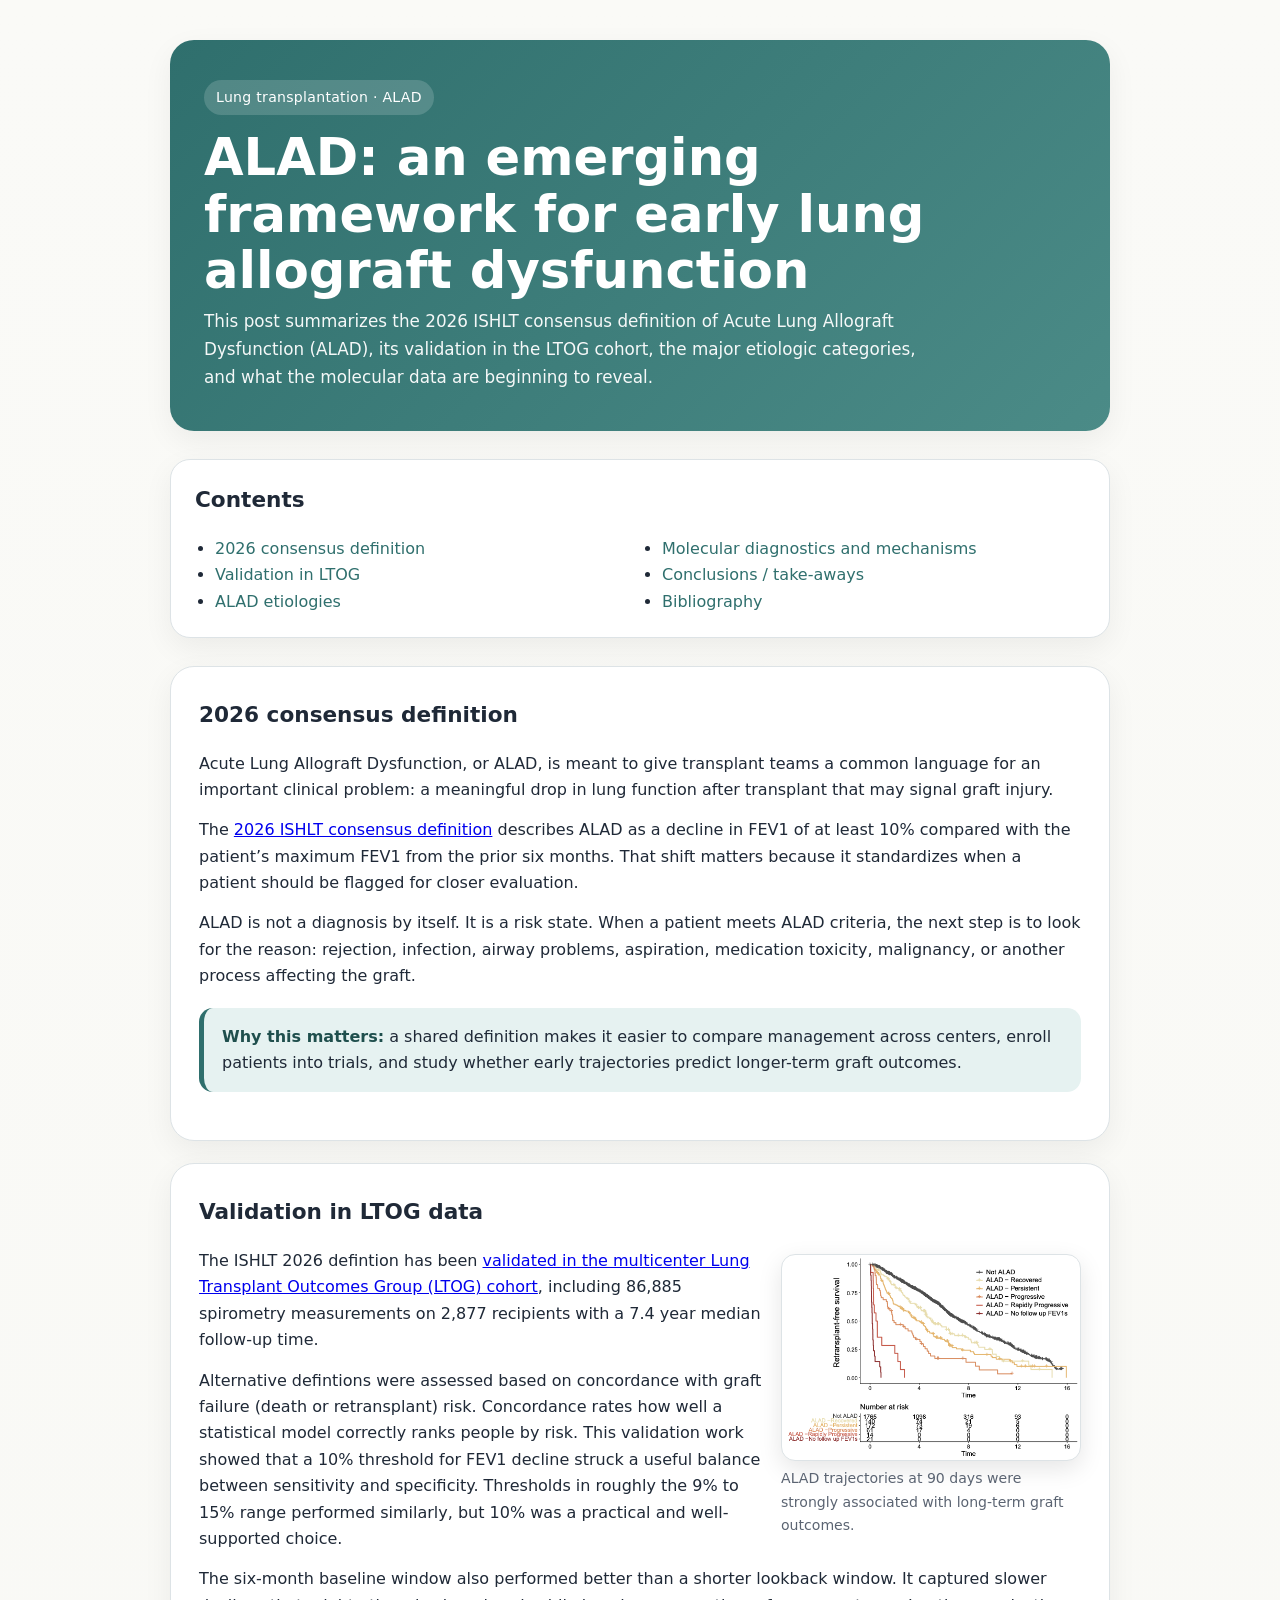
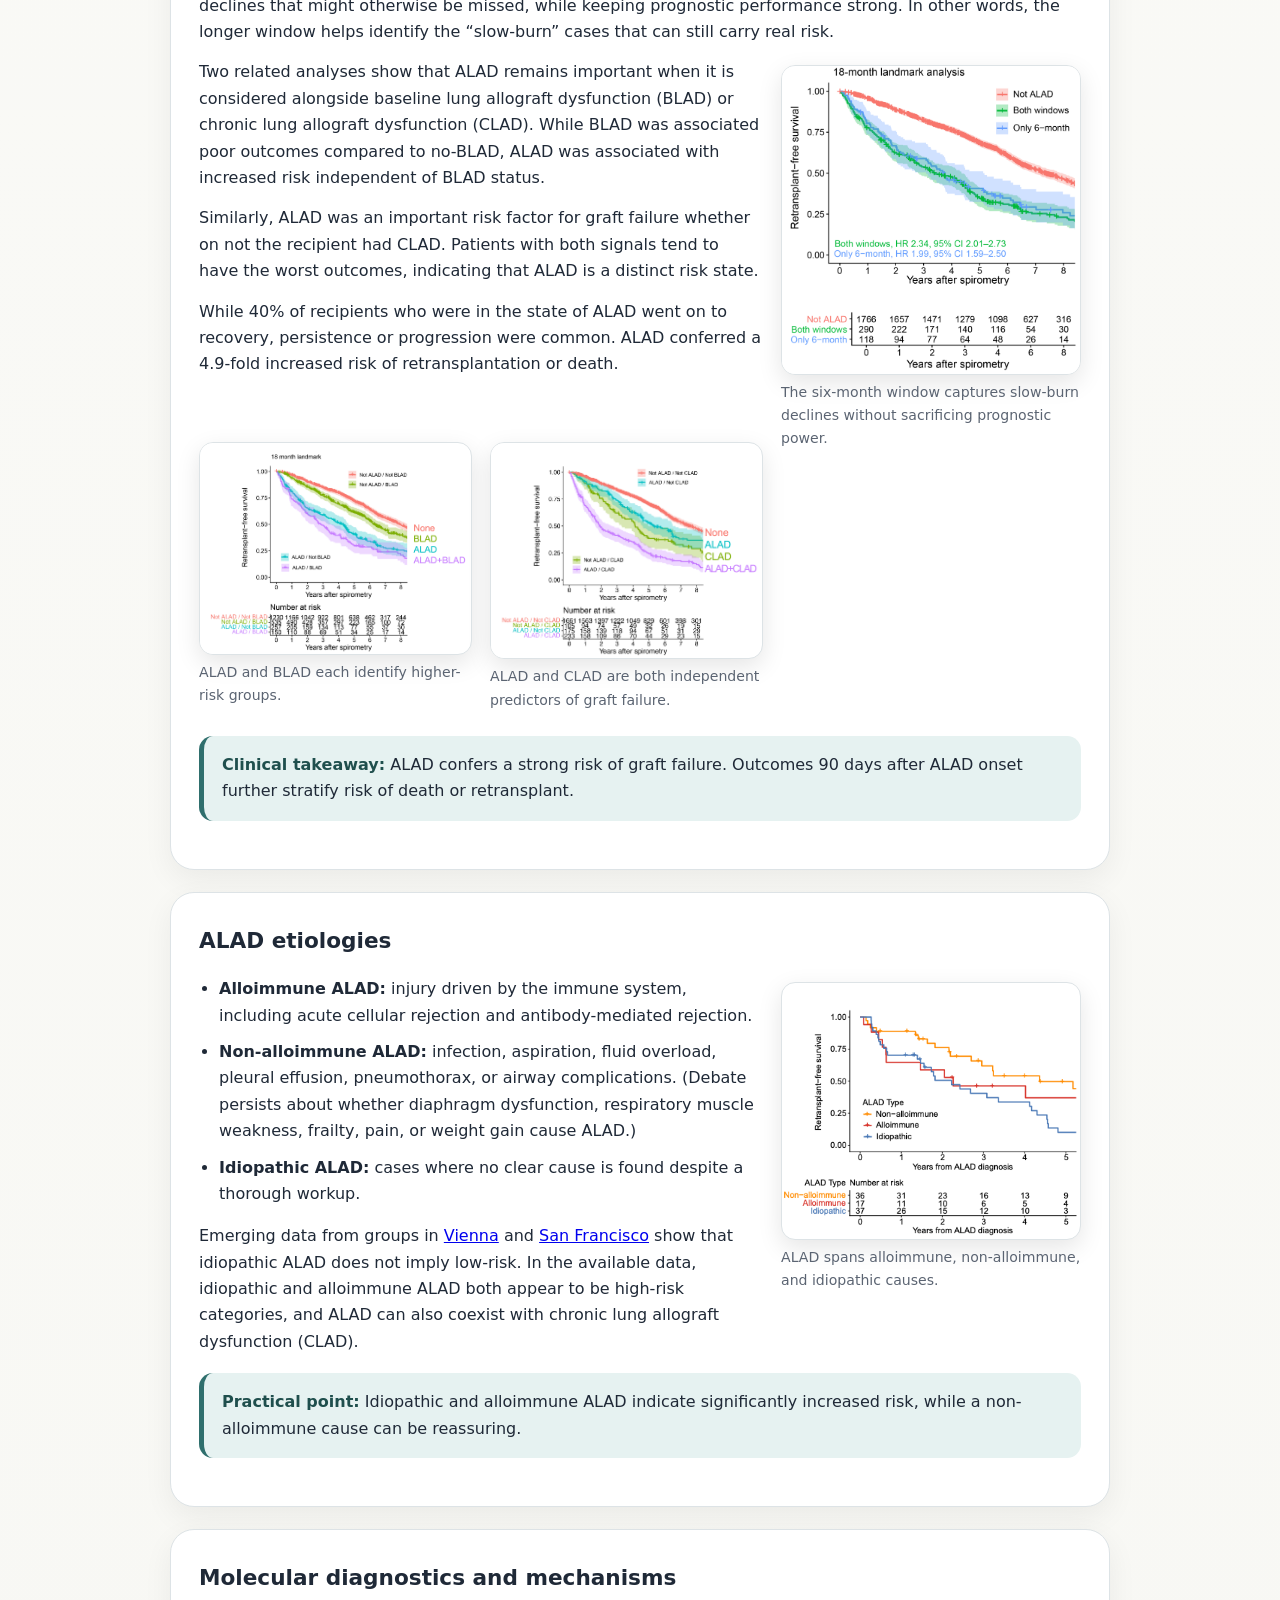
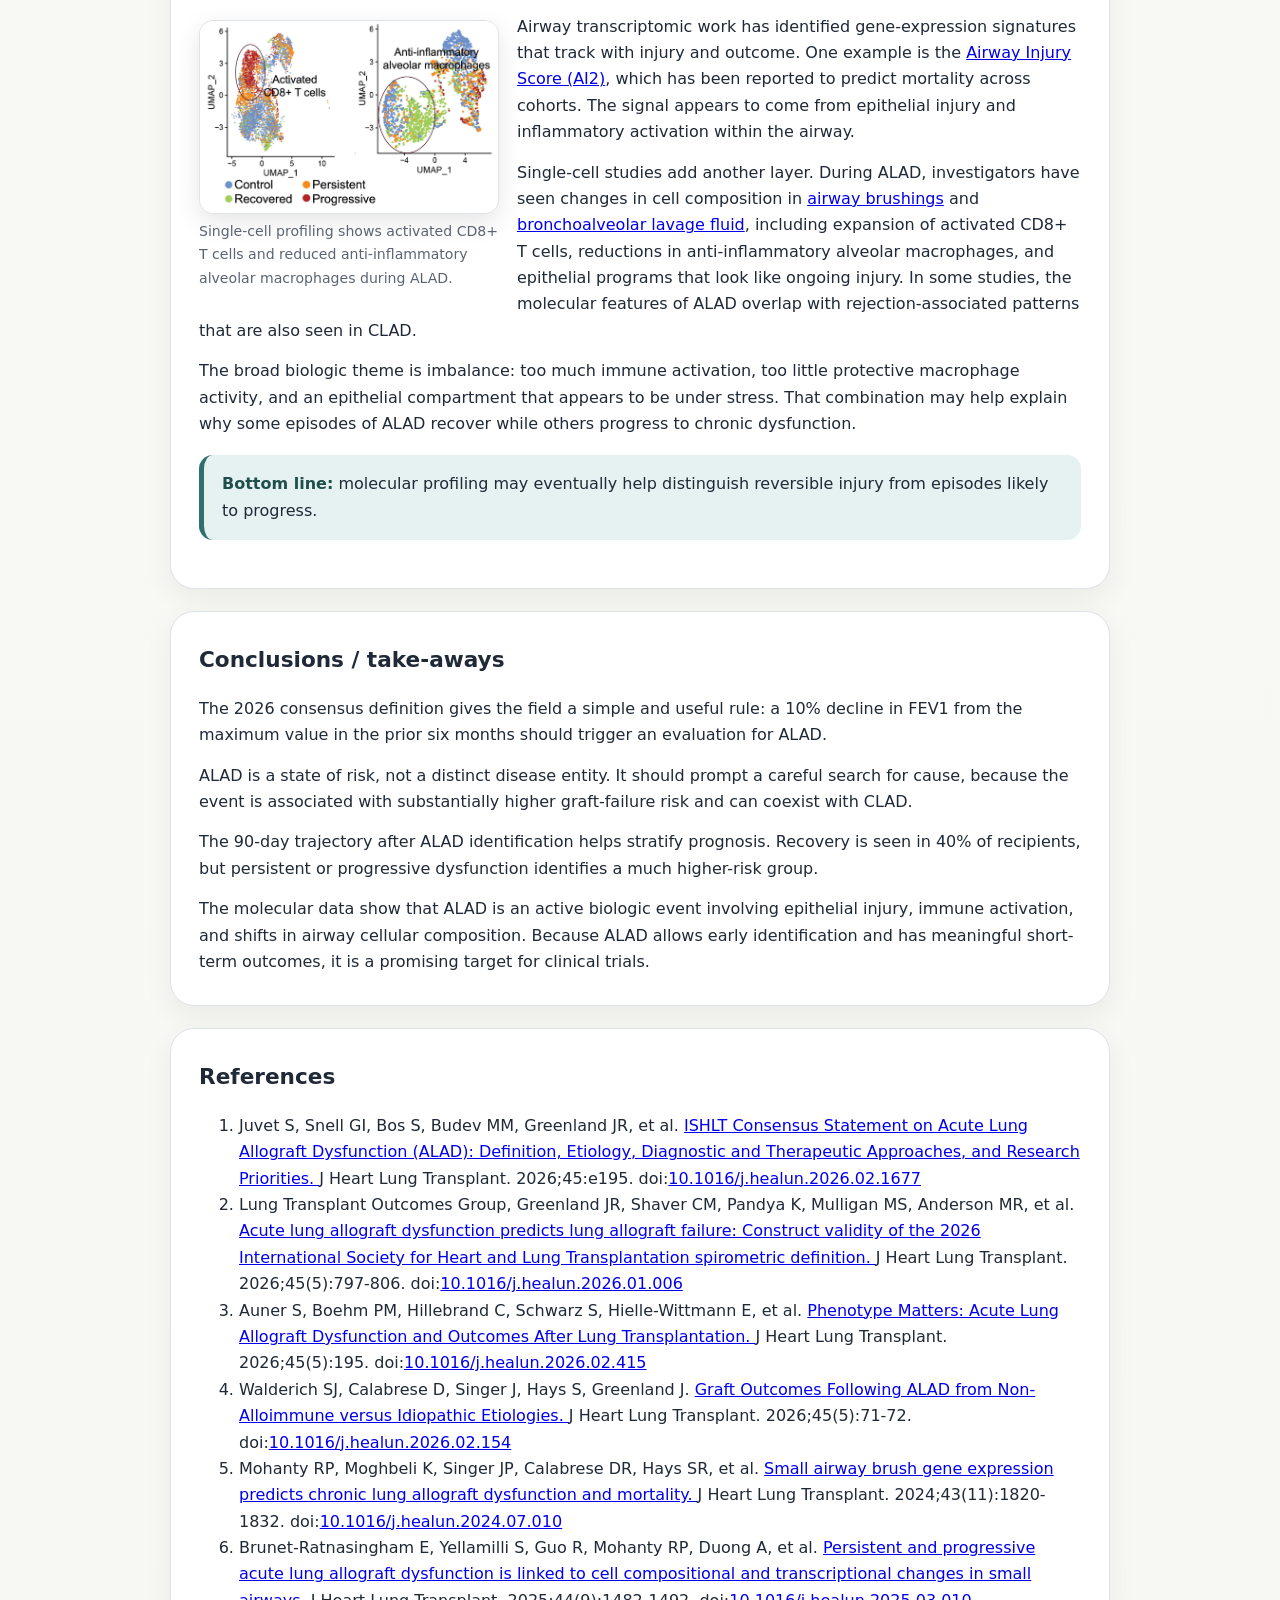
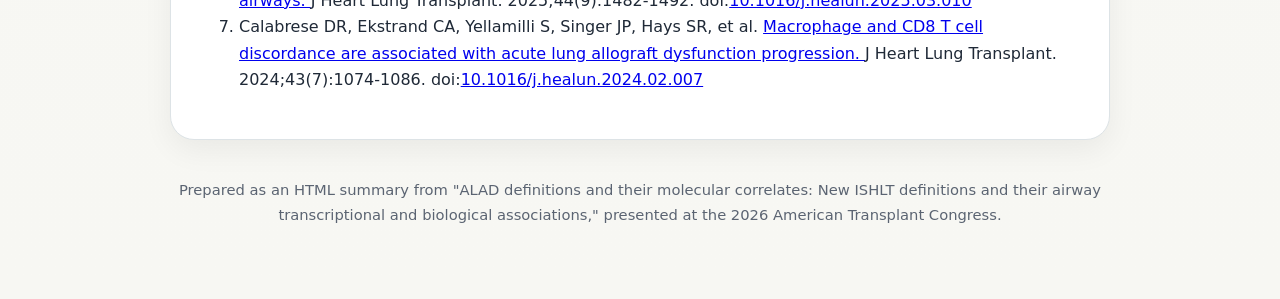
==== index.html @ e16b0670 "Move index to root" ====
<!doctype html>
<html lang="en">
<head>
  <meta charset="utf-8" />
  <meta name="viewport" content="width=device-width, initial-scale=1" />
  <title>ALAD: A New Framework for Lung Allograft Dysfunction</title>
  <style>
    :root {
      --bg: #f7f7f3;
      --card: #ffffff;
      --text: #1f2937;
      --muted: #5b6472;
      --accent: #2f6f6d;
      --accent-soft: #e6f2f1;
      --border: #dde3e6;
      --shadow: 0 10px 30px rgba(0,0,0,0.06);
    }

    * { box-sizing: border-box; }
    html { scroll-behavior: smooth; }
    body {
      margin: 0;
      font-family: Inter, ui-sans-serif, system-ui, -apple-system, BlinkMacSystemFont, "Segoe UI", sans-serif;
      color: var(--text);
      background: linear-gradient(180deg, #fafaf7 0%, var(--bg) 100%);
      line-height: 1.65;
    }

    .wrap {
      max-width: 980px;
      margin: 0 auto;
      padding: 40px 20px 72px;
    }

    .hero {
      background: linear-gradient(135deg, var(--accent) 0%, #4b8b87 100%);
      color: white;
      border-radius: 24px;
      padding: 40px 34px;
      box-shadow: var(--shadow);
      margin-bottom: 28px;
    }

    .kicker {
      display: inline-block;
      background: rgba(255,255,255,0.16);
      padding: 6px 12px;
      border-radius: 999px;
      font-size: 0.88rem;
      letter-spacing: 0.02em;
      margin-bottom: 14px;
    }

    h1 {
      margin: 0 0 10px;
      font-size: clamp(2rem, 4vw, 3.3rem);
      line-height: 1.1;
    }

    .subtitle {
      margin: 0;
      font-size: 1.05rem;
      max-width: 70ch;
      opacity: 0.95;
    }

    .toc {
      background: var(--card);
      border: 1px solid var(--border);
      border-radius: 20px;
      padding: 22px 24px;
      box-shadow: var(--shadow);
      margin-bottom: 28px;
    }

    .toc h2, .section h2 {
      margin-top: 0;
      font-size: 1.35rem;
    }

    .toc ul {
      margin: 0;
      padding-left: 20px;
      columns: 2;
      gap: 24px;
    }

    .toc a {
      color: var(--accent);
      text-decoration: none;
    }

    .toc a:hover { text-decoration: underline; }

    .section {
      background: var(--card);
      border: 1px solid var(--border);
      border-radius: 24px;
      padding: 30px 28px;
      margin-bottom: 22px;
      box-shadow: var(--shadow);
    }

    .section p { margin: 0 0 14px; }
    .section p:last-child { margin-bottom: 0; }

    .callout {
      background: var(--accent-soft);
      border-left: 5px solid var(--accent);
      padding: 16px 18px;
      border-radius: 14px;
      margin: 18px 0;
    }

    .section::after {
      content: "";
      display: block;
      clear: both;
    }

    .figure {
      margin: 0 0 16px 0;
    }

    .figure img {
      width: 100%;
      display: block;
      border-radius: 14px;
      box-shadow: 0 8px 24px rgba(0,0,0,0.10);
      border: 1px solid var(--border);
      background: #fff;
    }

    .figure figcaption {
      font-size: 0.88rem;
      color: var(--muted);
      margin-top: 6px;
    }

    .figure.float-right {
      float: right;
      width: min(42%, 300px);
      margin: 6px 0 14px 18px;
    }

    .figure.float-left {
      float: left;
      width: min(42%, 300px);
      margin: 6px 18px 14px 0;
    }

    .figure-grid {
      display: grid;
      grid-template-columns: repeat(2, minmax(0, 1fr));
      gap: 18px;
      margin: 24px 0;
    }

    .figure-grid .figure {
      margin: 0;
    }

    @media (max-width: 720px) {
      .figure.float-right,
      .figure.float-left {
        float: none;
        width: 100%;
        margin: 18px 0;
      }

      .figure-grid {
        grid-template-columns: 1fr;
      }
    }

    .callout strong { color: #1f4f4d; }

    ul.clean {
      margin: 10px 0 16px 20px;
      padding: 0;
    }

    ul.clean li { margin-bottom: 10px; }

    .tagline {
      color: var(--muted);
      font-size: 0.95rem;
      margin-top: 10px;
    }

    footer {
      color: var(--muted);
      font-size: 0.92rem;
      text-align: center;
      padding-top: 16px;
    }

    @media (max-width: 720px) {
      .wrap { padding: 22px 14px 56px; }
      .hero, .section, .toc { border-radius: 18px; }
      .hero, .section { padding: 24px 20px; }
      .toc ul { columns: 1; }
    }
	  .citation { display: block; margin-top: 6px; }
   	  .citation a { color: var(--accent); text-decoration: none; }
	  .citation a:hover { text-decoration: underline; }
	  .refmeta { color: var(--muted); font-size: 0.95rem; }
  </style>
</head>
<body>
  <main class="wrap">
    <section class="hero">
      <div class="kicker">Lung transplantation · ALAD</div>
      <h1>ALAD: an emerging framework for early lung allograft dysfunction</h1>
      <p class="subtitle">
        This post summarizes the 2026 ISHLT consensus definition of Acute Lung Allograft Dysfunction (ALAD), its validation in the LTOG cohort, the major etiologic categories, and what the molecular data are beginning to reveal.
      </p>
    </section>

    <nav class="toc" aria-label="Table of contents">
      <h2>Contents</h2>
      <ul>
        <li><a href="#consensus">2026 consensus definition</a></li>
        <li><a href="#validation">Validation in LTOG</a></li>
        <li><a href="#etiologies">ALAD etiologies</a></li>
        <li><a href="#molecular">Molecular diagnostics and mechanisms</a></li>
        <li><a href="#takeaways">Conclusions / take-aways</a></li>
        <li><a href="#bibliography">Bibliography</a></li>
      </ul>
    </nav>

    <article class="section" id="consensus">
      <h2>2026 consensus definition</h2>
      <p>
        Acute Lung Allograft Dysfunction, or ALAD, is meant to give transplant teams a common language for an important clinical problem: a meaningful drop in lung function after transplant that may signal graft injury.
      </p>
      <p>
        The <a href="https://www.jhltonline.org/article/S1053-2498(26)01733-X/fulltext">2026 ISHLT consensus definition</a> describes ALAD as a decline in FEV1 of at least 10% compared with the patient’s maximum FEV1 from the prior six months. That shift matters because it standardizes when a patient should be flagged for closer evaluation.
      </p>
      <p>
        ALAD is not a diagnosis by itself. It is a risk state. When a patient meets ALAD criteria, the next step is to look for the reason: rejection, infection, airway problems, aspiration, medication toxicity, malignancy, or another process affecting the graft.
      </p>
      <div class="callout">
        <strong>Why this matters:</strong> a shared definition makes it easier to compare management across centers, enroll patients into trials, and study whether early trajectories predict longer-term graft outcomes.
      </div>
    </article>
<article class="section" id="validation">
	
      <h2>Validation in LTOG data</h2>
      <figure class="figure float-right">
        <img src="images/90-day.png" alt="Kaplan-Meier curves showing 90-day ALAD outcomes and graft failure risk">
        <figcaption>ALAD trajectories at 90 days were strongly associated with long-term graft outcomes.</figcaption>
      </figure>
      <p>
        The ISHLT 2026 defintion has been <a href="https://www.jhltonline.org/article/S1053-2498(26)00005-7/fulltext">validated in the multicenter Lung Transplant Outcomes Group (LTOG) cohort</a>, including 86,885 spirometry measurements on 2,877 recipients with a 7.4 year median follow-up time.
	</p><p>Alternative defintions were assessed based on concordance with graft failure (death or retransplant) risk. Concordance rates how well a statistical model correctly ranks people by risk. This validation work showed that a 10% threshold for FEV1 decline struck a useful balance between sensitivity and specificity. Thresholds in roughly the 9% to 15% range performed similarly, but 10% was a practical and well-supported choice.
      </p>
      <p>
        The six-month baseline window also performed better than a shorter lookback window. It captured slower declines that might otherwise be missed, while keeping prognostic performance strong. In other words, the longer window helps identify the “slow-burn” cases that can still carry real risk.
		      <figure class="figure float-right">
        <img src="images/slow-burn.png" alt="18-month landmark analysis comparing ALAD detection windows">
        <figcaption>The six-month window captures slow-burn declines without sacrificing prognostic power.</figcaption>  
      </figure>
      </p>
      <p>
        Two related analyses show that ALAD remains important when it is considered alongside baseline lung allograft dysfunction (BLAD) or chronic lung allograft dysfunction (CLAD). While BLAD was associated poor outcomes compared to no-BLAD, ALAD was associated with increased risk independent of BLAD status.</p><p>Similarly, ALAD was an important risk factor for graft failure whether on not the recipient had CLAD. Patients with both signals tend to have the worst outcomes, indicating that ALAD is a distinct risk state.
        </p>
      <p> While 40% of recipients who were in the state of ALAD went on to recovery, persistence or progression were common. ALAD conferred a 4.9-fold increased risk of retransplantation or death. </p>
	    <p>&nbsp;</p>
<div class="figure-grid">
      <figure class="figure">
        <img src="images/alad_blad.png" alt="ALAD and BLAD combined survival curves">
        <figcaption>ALAD and BLAD each identify higher-risk groups.</figcaption>
      </figure>
      <figure class="figure">
        <img src="images/alad_clad.png" alt="ALAD and CLAD combined survival curves">
        <figcaption>ALAD and CLAD are both independent predictors of graft failure.</figcaption>
      </figure>
      </div>
     
      <div class="callout">
        <strong>Clinical takeaway:</strong> ALAD confers a strong risk of graft failure. Outcomes 90 days after ALAD onset further stratify risk of death or retransplant.
      </div>
    </article>
	  
  <article class="section" id="etiologies">
	
      <h2>ALAD etiologies</h2>
      <figure class="figure float-right">
        <img src="images/etiology.png" alt="ALAD etiology categories and outcomes">
        <figcaption>ALAD spans alloimmune, non-alloimmune, and idiopathic causes.</figcaption>
      </figure>
      <ul class="clean">
        <li><strong>Alloimmune ALAD:</strong> injury driven by the immune system, including acute cellular rejection and antibody-mediated rejection.</li>
        <li><strong>Non-alloimmune ALAD:</strong> infection, aspiration, fluid overload, pleural effusion, pneumothorax, or airway complications. (Debate persists about whether diaphragm dysfunction, respiratory muscle weakness, frailty, pain, or weight gain cause ALAD.)</li>
        <li><strong>Idiopathic ALAD:</strong> cases where no clear cause is found despite a thorough workup.</li>
      </ul>
      <p>
        Emerging data from groups in <a href="https://www.jhltonline.org/article/S1053-2498(26)00473-0/fulltext">Vienna</a> and <a href="https://www.jhltonline.org/article/S1053-2498(26)00212-3/fulltext">San Francisco</a> show that idiopathic ALAD does not imply low-risk. In the available data, idiopathic and alloimmune ALAD both appear to be high-risk categories, and ALAD can also coexist with chronic lung allograft dysfunction (CLAD).
      </p>
      <div class="callout">
      <strong>Practical point:</strong> Idiopathic and alloimmune ALAD indicate significantly increased risk, while a non-alloimmune cause can be reassuring.</div>
    </article>
  <article class="section" id="molecular">
	
      <h2>Molecular diagnostics and mechanisms</h2>
      <figure class="figure float-left">
        <img src="images/M0CD8.jpg" alt="Single-cell UMAP plots showing activated CD8 T cells and anti-inflammatory alveolar macrophages">
        <figcaption>Single-cell profiling shows activated CD8+ T cells and reduced anti-inflammatory alveolar macrophages during ALAD.</figcaption>
      </figure>
      <p>
        Airway transcriptomic work has identified gene-expression signatures that track with injury and outcome. One example is the <a href="https://www.jhltonline.org/article/S1053-2498(24)01743-1/fulltext">Airway Injury Score (AI2)</a>, which has been reported to predict mortality across cohorts. The signal appears to come from epithelial injury and inflammatory activation within the airway.
      </p>
      <p>
        Single-cell studies add another layer. During ALAD, investigators have seen changes in cell composition in <a href ="https://www.jhltonline.org/article/S1053-2498(25)01842-X/fulltext">airway brushings</a> and <a href="https://www.jhltonline.org/article/S1053-2498(24)00047-0/fulltext">bronchoalveolar lavage fluid</a>, including expansion of activated CD8+ T cells, reductions in anti-inflammatory alveolar macrophages, and epithelial programs that look like ongoing injury. In some studies, the molecular features of ALAD overlap with rejection-associated patterns that are also seen in CLAD.
      </p>
      <p>
        The broad biologic theme is imbalance: too much immune activation, too little protective macrophage activity, and an epithelial compartment that appears to be under stress. That combination may help explain why some episodes of ALAD recover while others progress to chronic dysfunction.
      </p>
      <div class="callout">
        <strong>Bottom line:</strong> molecular profiling may eventually help distinguish reversible injury from episodes likely to progress.
      </div>
    </article>

    <article class="section" id="takeaways">
      <h2>Conclusions / take-aways</h2>
      <p>
        The 2026 consensus definition gives the field a simple and useful rule: a 10% decline in FEV1 from the maximum value in the prior six months should trigger an evaluation for ALAD.
      </p>
      <p>
      ALAD is a state of risk, not a distinct disease entity. It should prompt a careful search for cause, because the event is associated with substantially higher graft-failure risk and can coexist with CLAD.</p>
      <p>
        The 90-day trajectory after ALAD identification helps stratify prognosis. Recovery is seen in 40% of recipients, but persistent or progressive dysfunction identifies a much higher-risk group.
      </p>
      <p>
      The molecular data show that ALAD is an active biologic event involving epithelial injury, immune activation, and shifts in airway cellular composition. Because ALAD allows early identification and has meaningful short-term outcomes, it is a promising target for clinical trials.</p>
    </article>
	  <article class="section" id="bibliography">
  <h2>References</h2>

  <ol class="clean">

    <li>
      Juvet S, Snell GI, Bos S, Budev MM, Greenland JR, et al.
      <a href="https://www.jhltonline.org/article/S1053-2498(26)01733-X/fulltext">
        ISHLT Consensus Statement on Acute Lung Allograft Dysfunction (ALAD): Definition, Etiology, Diagnostic and Therapeutic Approaches, and Research Priorities.
      </a>
      J Heart Lung Transplant. 2026;45:e195.
      doi:<a href="https://doi.org/10.1016/j.healun.2026.02.1677">10.1016/j.healun.2026.02.1677</a>
    </li>

    <li>
      Lung Transplant Outcomes Group, Greenland JR, Shaver CM, Pandya K, Mulligan MS, Anderson MR, et al.
      <a href="https://www.jhltonline.org/article/S1053-2498(26)00005-7/fulltext">
        Acute lung allograft dysfunction predicts lung allograft failure: Construct validity of the 2026 International Society for Heart and Lung Transplantation spirometric definition.
      </a>
      J Heart Lung Transplant. 2026;45(5):797-806.
      doi:<a href="https://doi.org/10.1016/j.healun.2026.01.006">10.1016/j.healun.2026.01.006</a>
    </li>

    <li>
      Auner S, Boehm PM, Hillebrand C, Schwarz S, Hielle-Wittmann E, et al.
      <a href="https://www.jhltonline.org/article/S1053-2498(26)00473-0/fulltext">
        Phenotype Matters: Acute Lung Allograft Dysfunction and Outcomes After Lung Transplantation.
      </a>
      J Heart Lung Transplant. 2026;45(5):195.
      doi:<a href="https://doi.org/10.1016/j.healun.2026.02.415">10.1016/j.healun.2026.02.415</a>
    </li>

    <li>
      Walderich SJ, Calabrese D, Singer J, Hays S, Greenland J.
      <a href="https://www.jhltonline.org/article/S1053-2498(26)00212-3/fulltext">
        Graft Outcomes Following ALAD from Non-Alloimmune versus Idiopathic Etiologies.
      </a>
      J Heart Lung Transplant. 2026;45(5):71-72.
      doi:<a href="https://doi.org/10.1016/j.healun.2026.02.154">10.1016/j.healun.2026.02.154</a>
    </li>

    <li>
      Mohanty RP, Moghbeli K, Singer JP, Calabrese DR, Hays SR, et al.
      <a href="https://www.jhltonline.org/article/S1053-2498(24)01743-1/fulltext">
        Small airway brush gene expression predicts chronic lung allograft dysfunction and mortality.
      </a>
      J Heart Lung Transplant. 2024;43(11):1820-1832.
      doi:<a href="https://doi.org/10.1016/j.healun.2024.07.010">10.1016/j.healun.2024.07.010</a>
    </li>

    <li>
      Brunet-Ratnasingham E, Yellamilli S, Guo R, Mohanty RP, Duong A, et al.
      <a href="https://www.jhltonline.org/article/S1053-2498(25)01842-X/fulltext">
        Persistent and progressive acute lung allograft dysfunction is linked to cell compositional and transcriptional changes in small airways.
      </a>
      J Heart Lung Transplant. 2025;44(9):1482-1492.
      doi:<a href="https://doi.org/10.1016/j.healun.2025.03.010">10.1016/j.healun.2025.03.010</a>
    </li>

    <li>
      Calabrese DR, Ekstrand CA, Yellamilli S, Singer JP, Hays SR, et al.
      <a href="https://www.jhltonline.org/article/S1053-2498(24)00047-0/fulltext">
        Macrophage and CD8 T cell discordance are associated with acute lung allograft dysfunction progression.
      </a>
      J Heart Lung Transplant. 2024;43(7):1074-1086.
      doi:<a href="https://doi.org/10.1016/j.healun.2024.02.007">10.1016/j.healun.2024.02.007</a>
    </li>

  </ol>
</article>
<footer>
    Prepared as an HTML summary from "ALAD definitions and their molecular correlates: New ISHLT definitions and their airway transcriptional and biological associations," presented at the 2026 American Transplant Congress.
    </footer>
  </main>
</body>
</html>
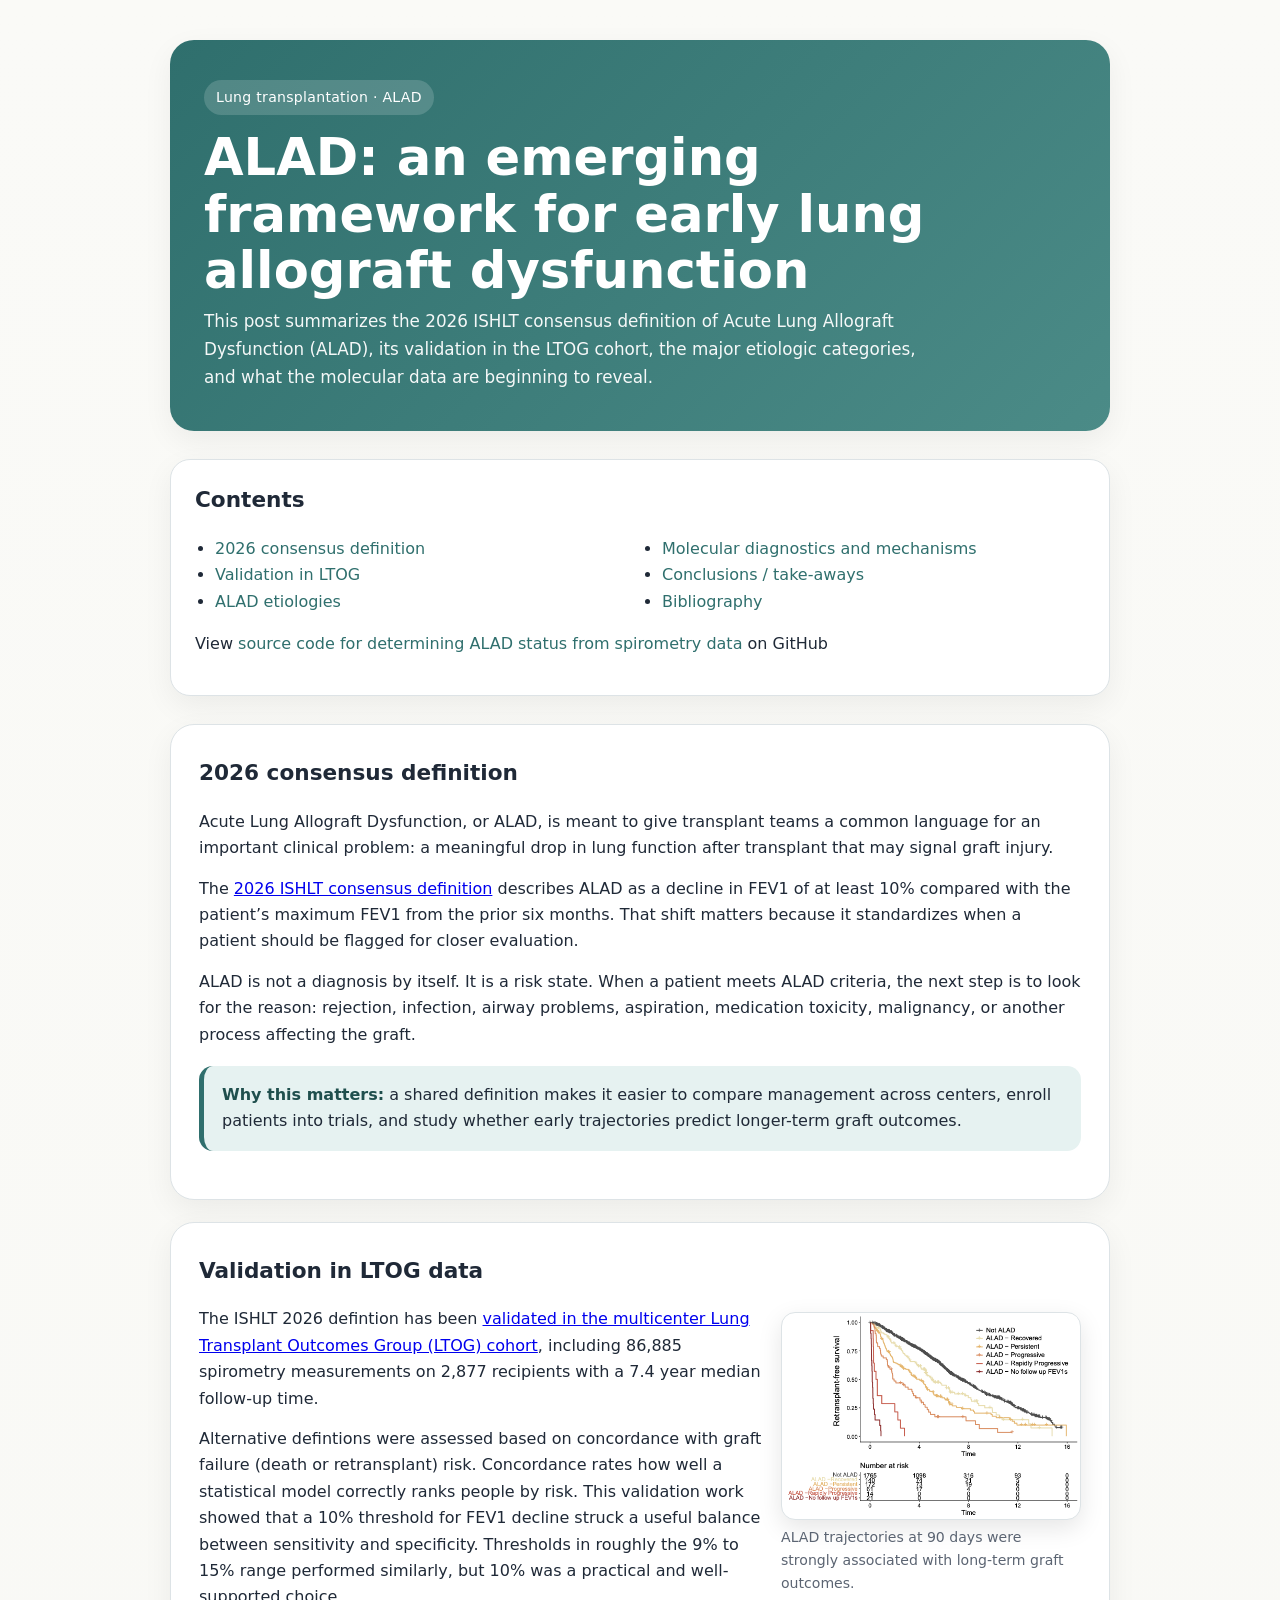
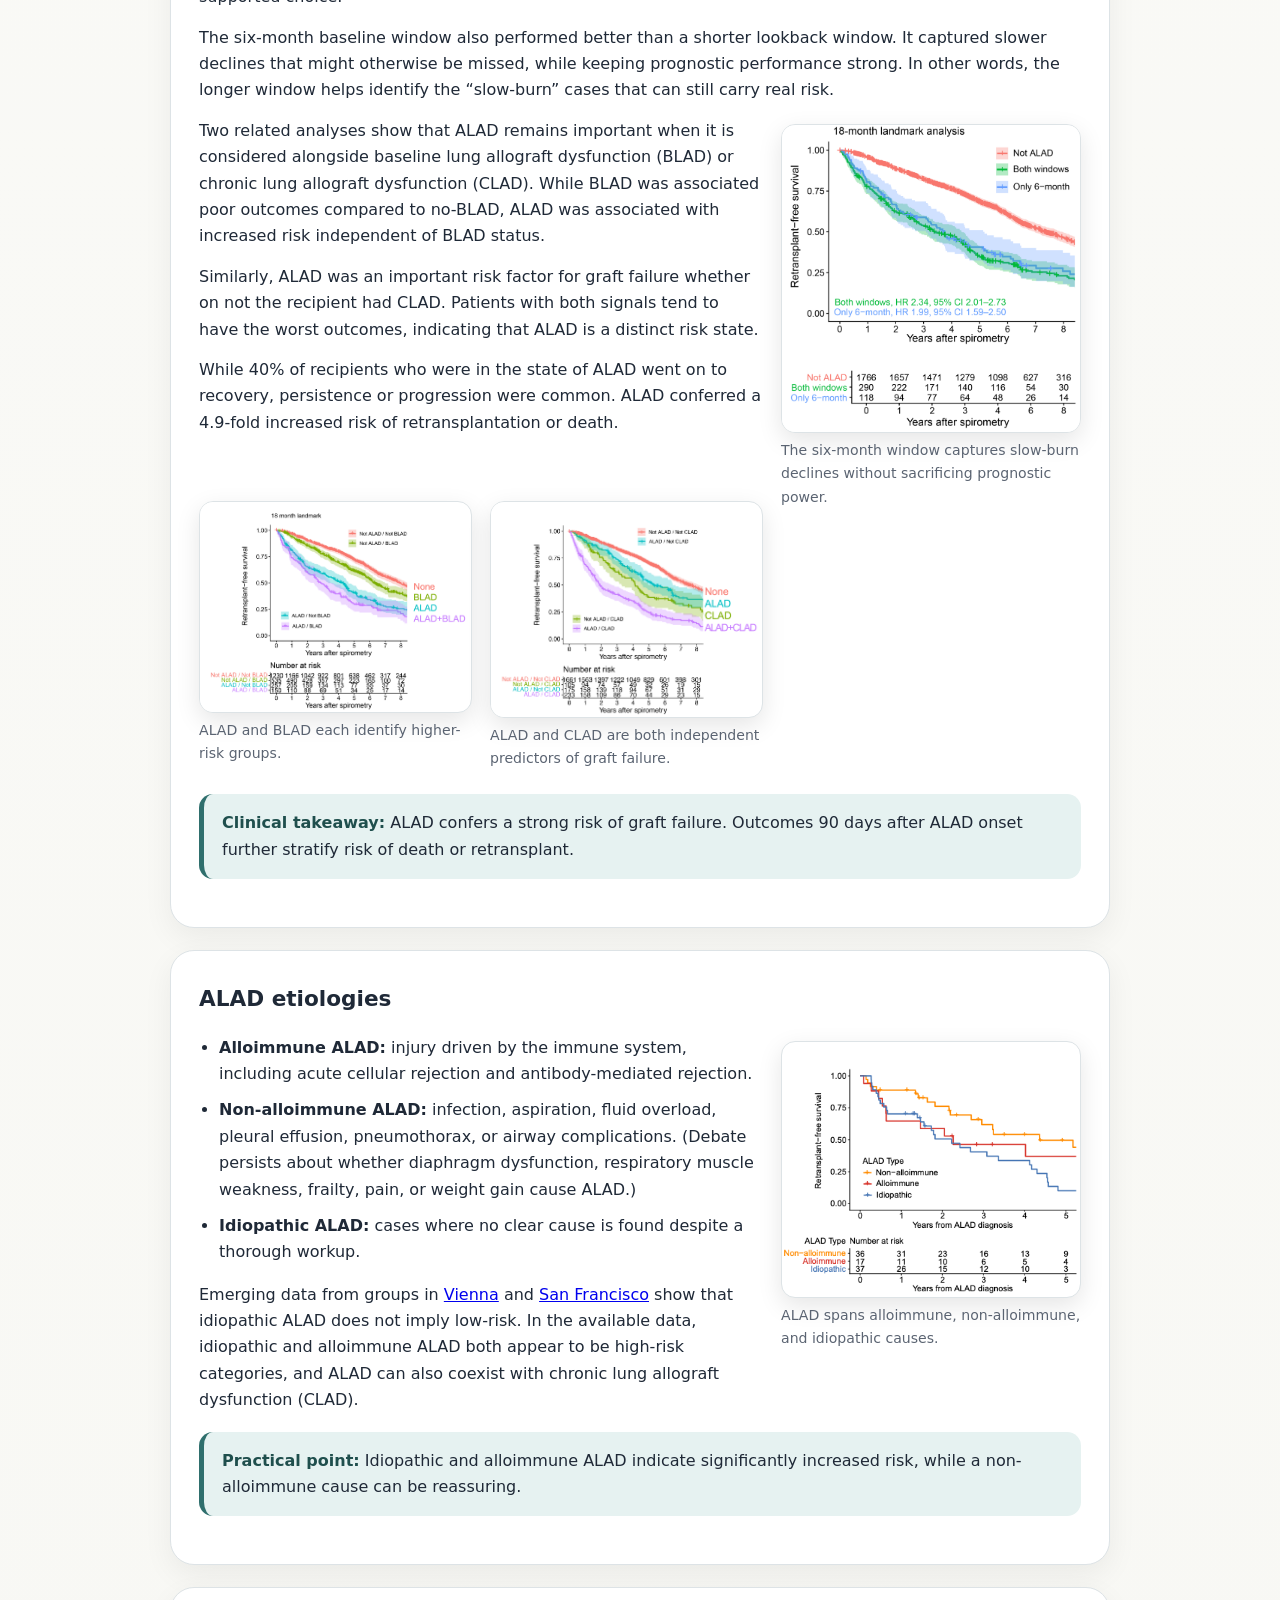
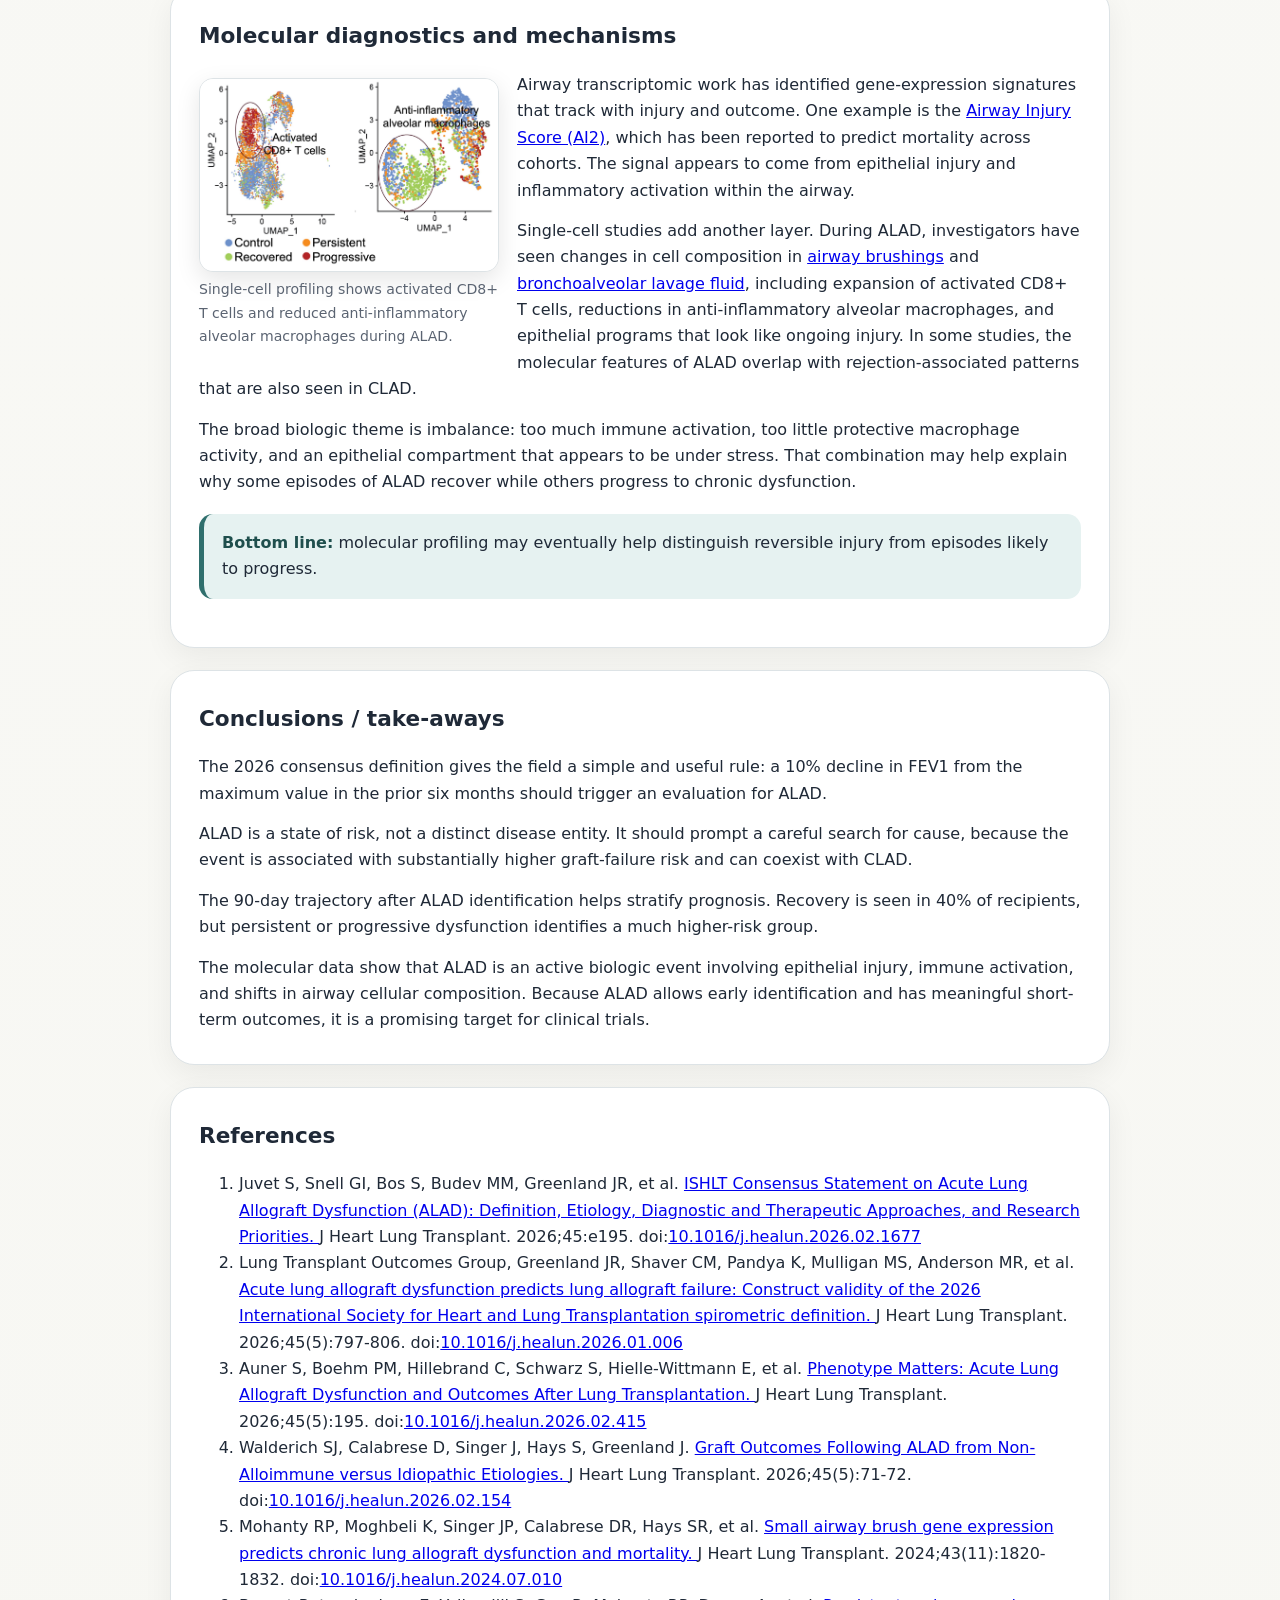
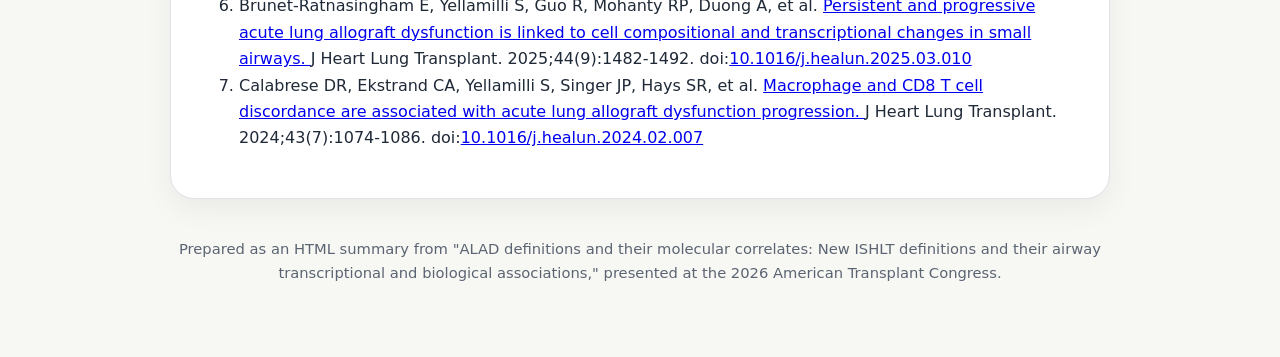
==== commit da65aaf1: "Added GitHub link" ====
--- a/index.html
+++ b/index.html
@@ -227,6 +227,11 @@
         <li><a href="#takeaways">Conclusions / take-aways</a></li>
         <li><a href="#bibliography">Bibliography</a></li>
       </ul>
+		<p>
+  View <a href="https://github.com/UCSFGreenlandLab/ALAD">
+    source code for determining ALAD status from spirometry data 
+  </a> on GitHub
+</p>
     </nav>
 
     <article class="section" id="consensus">
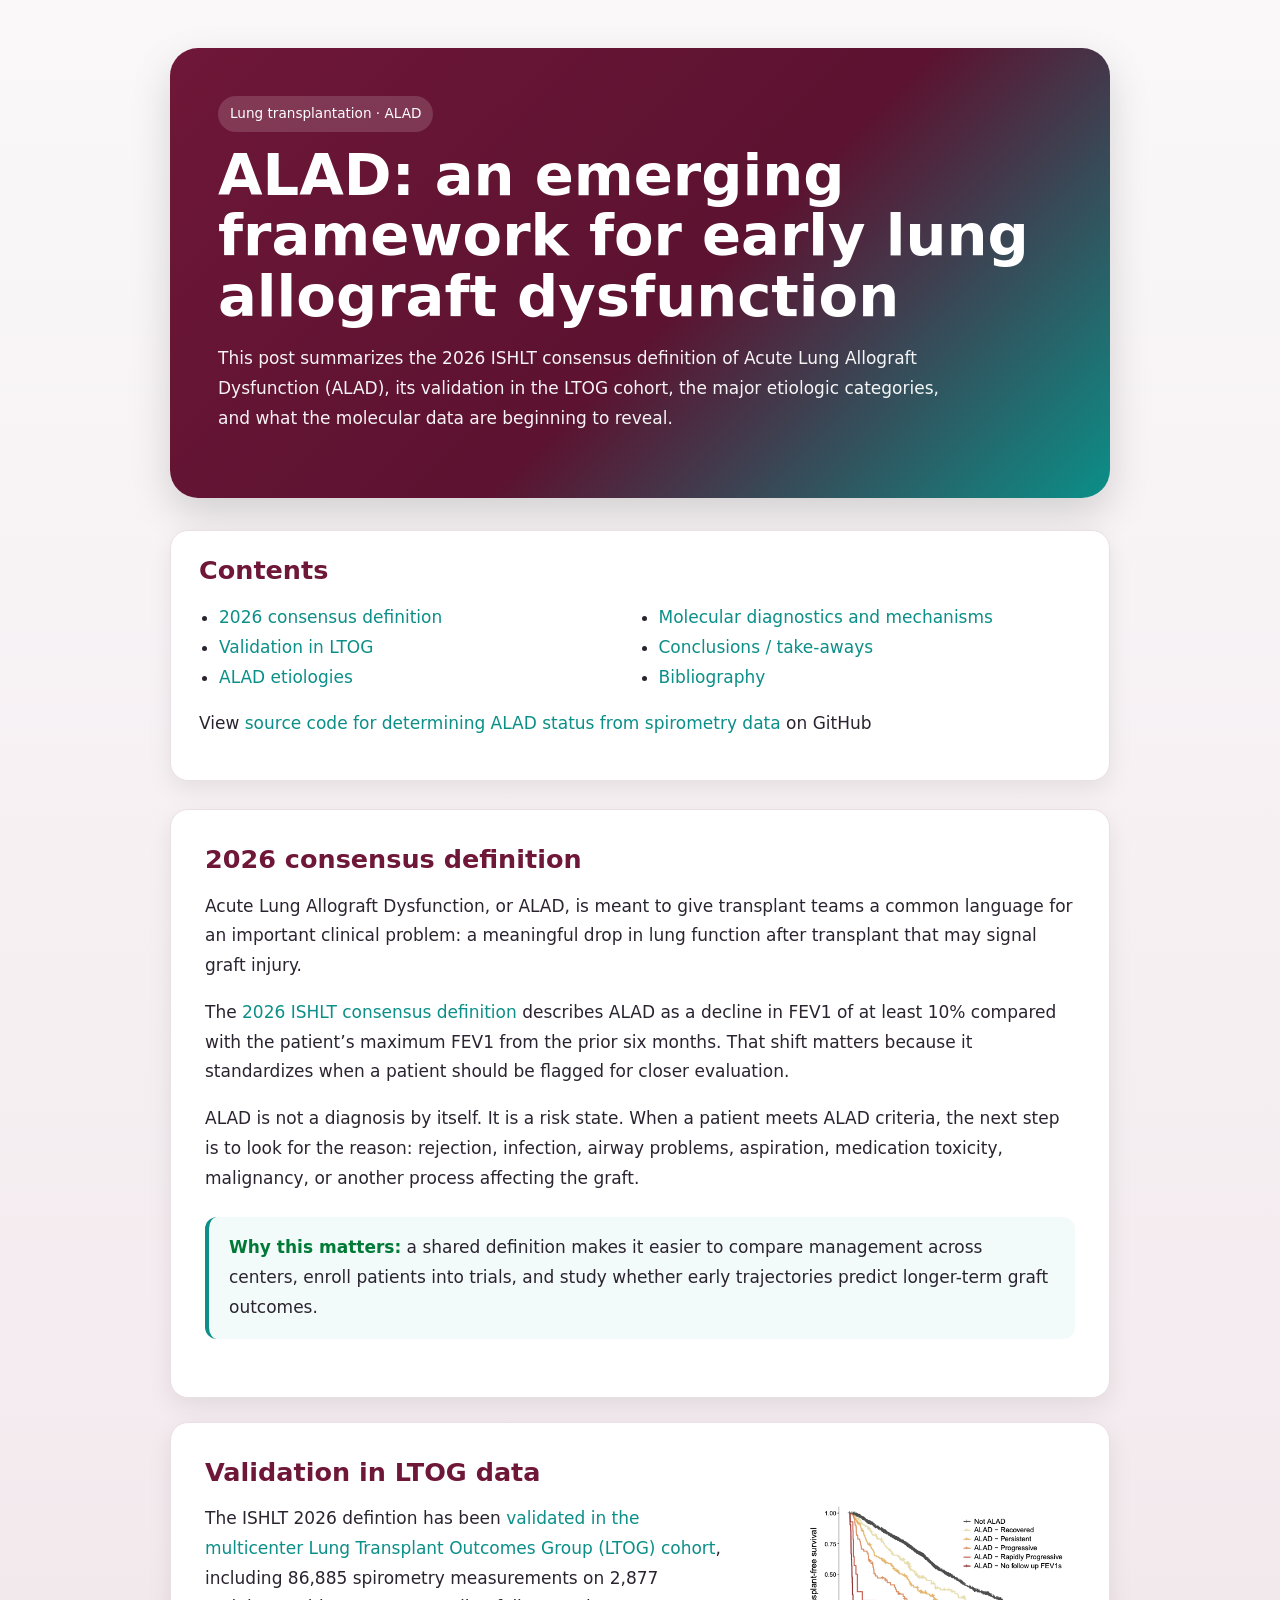
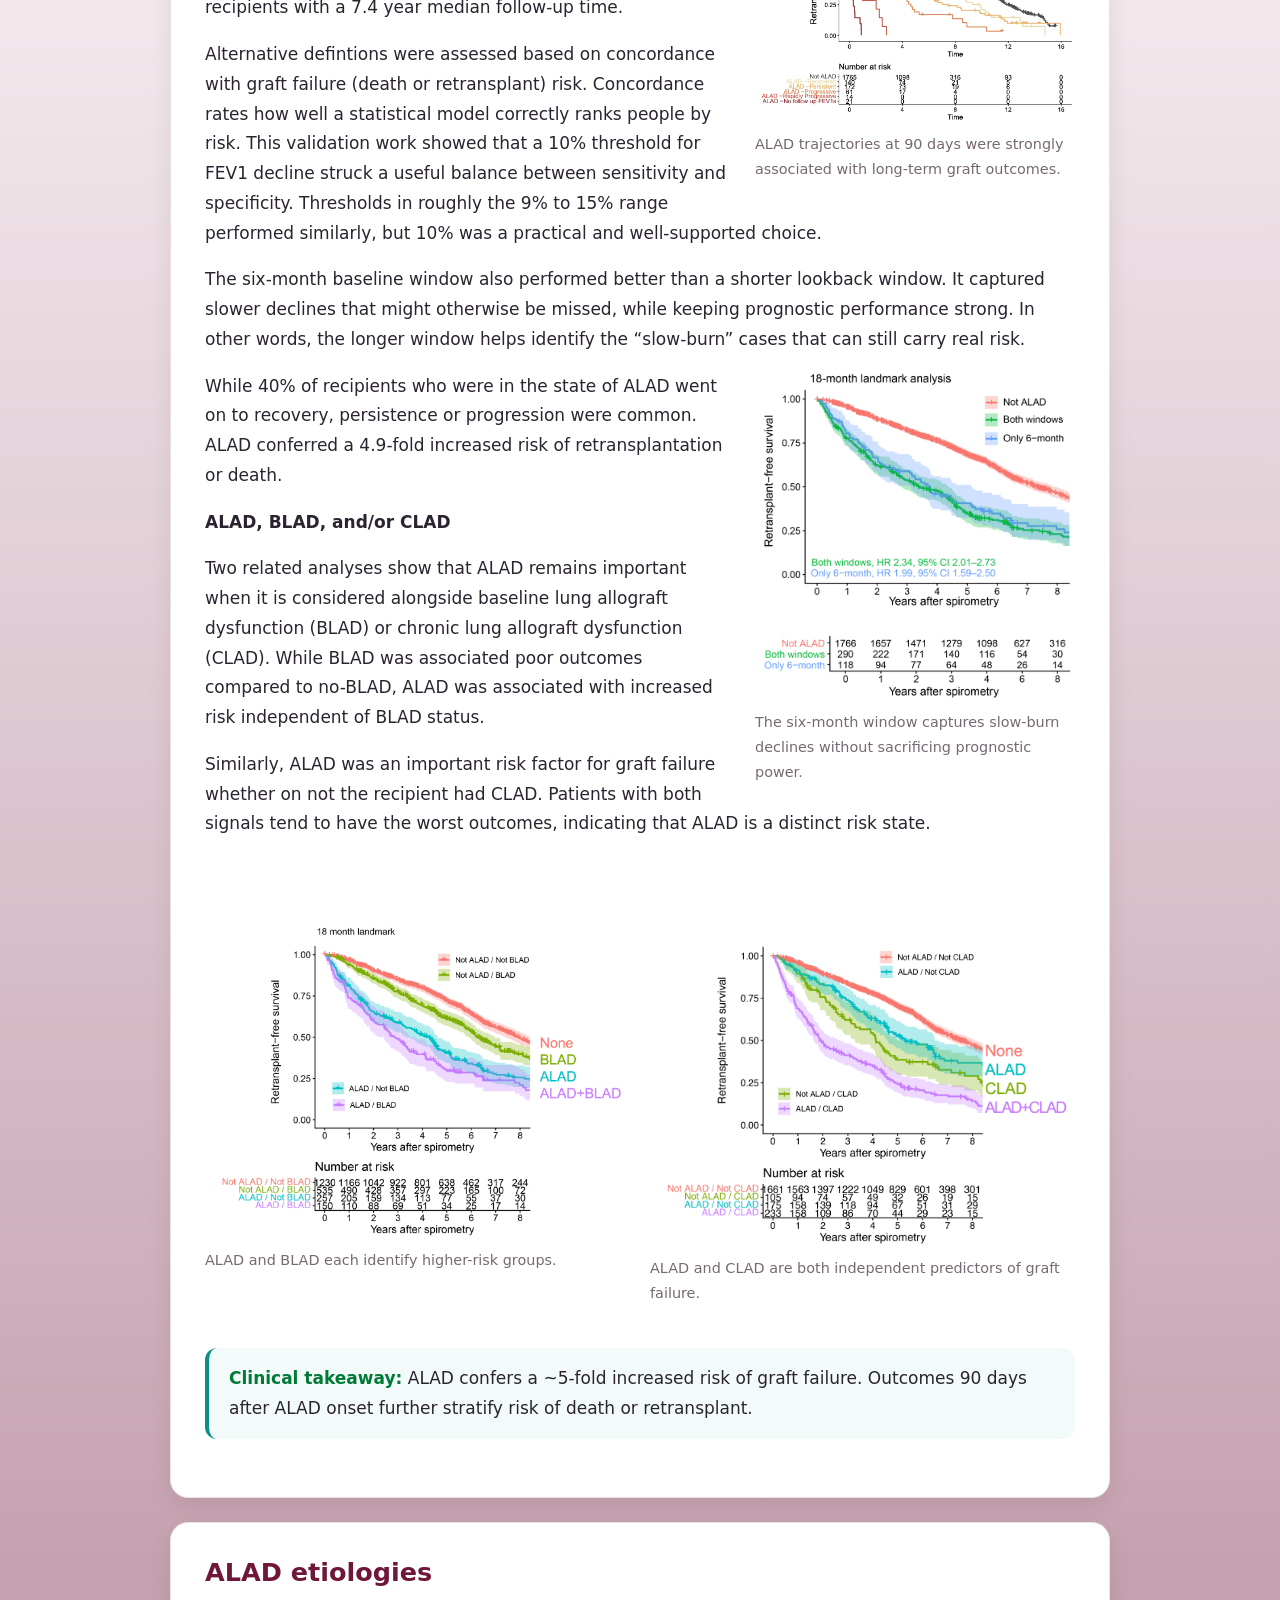
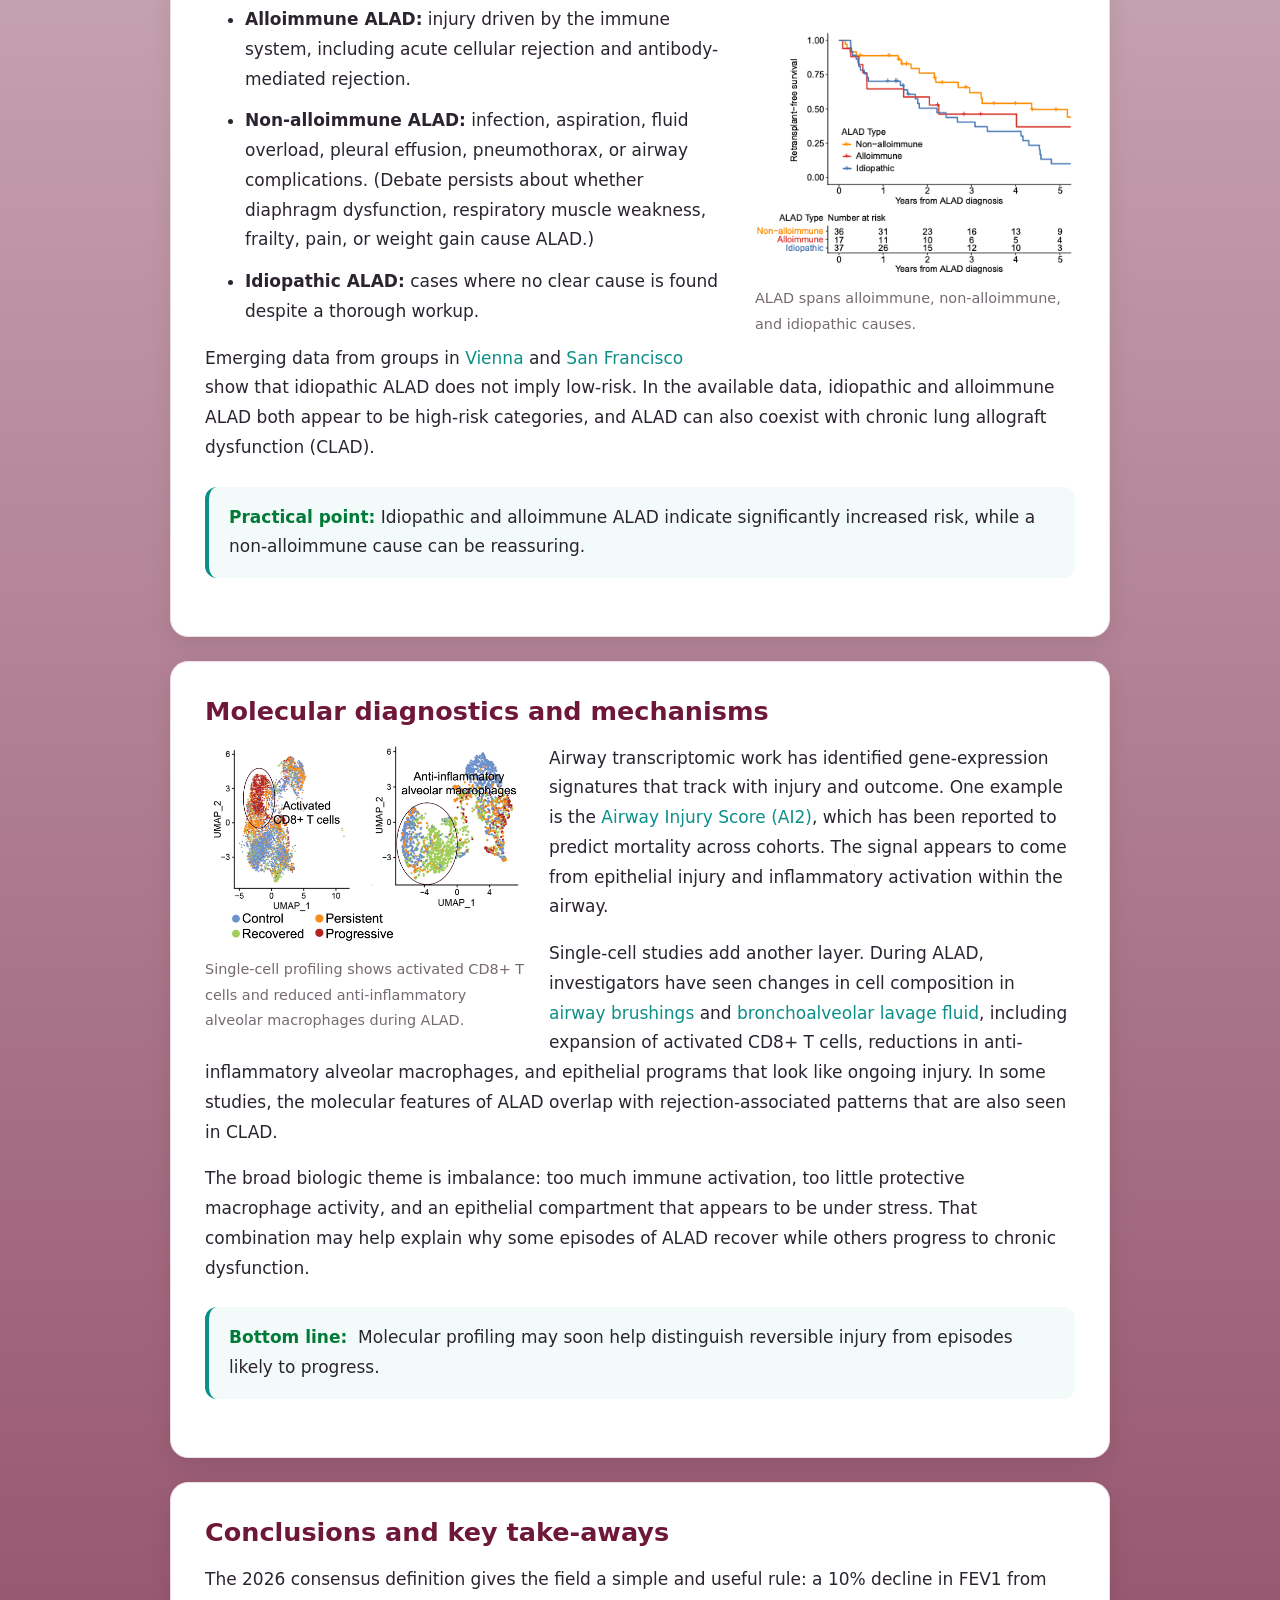
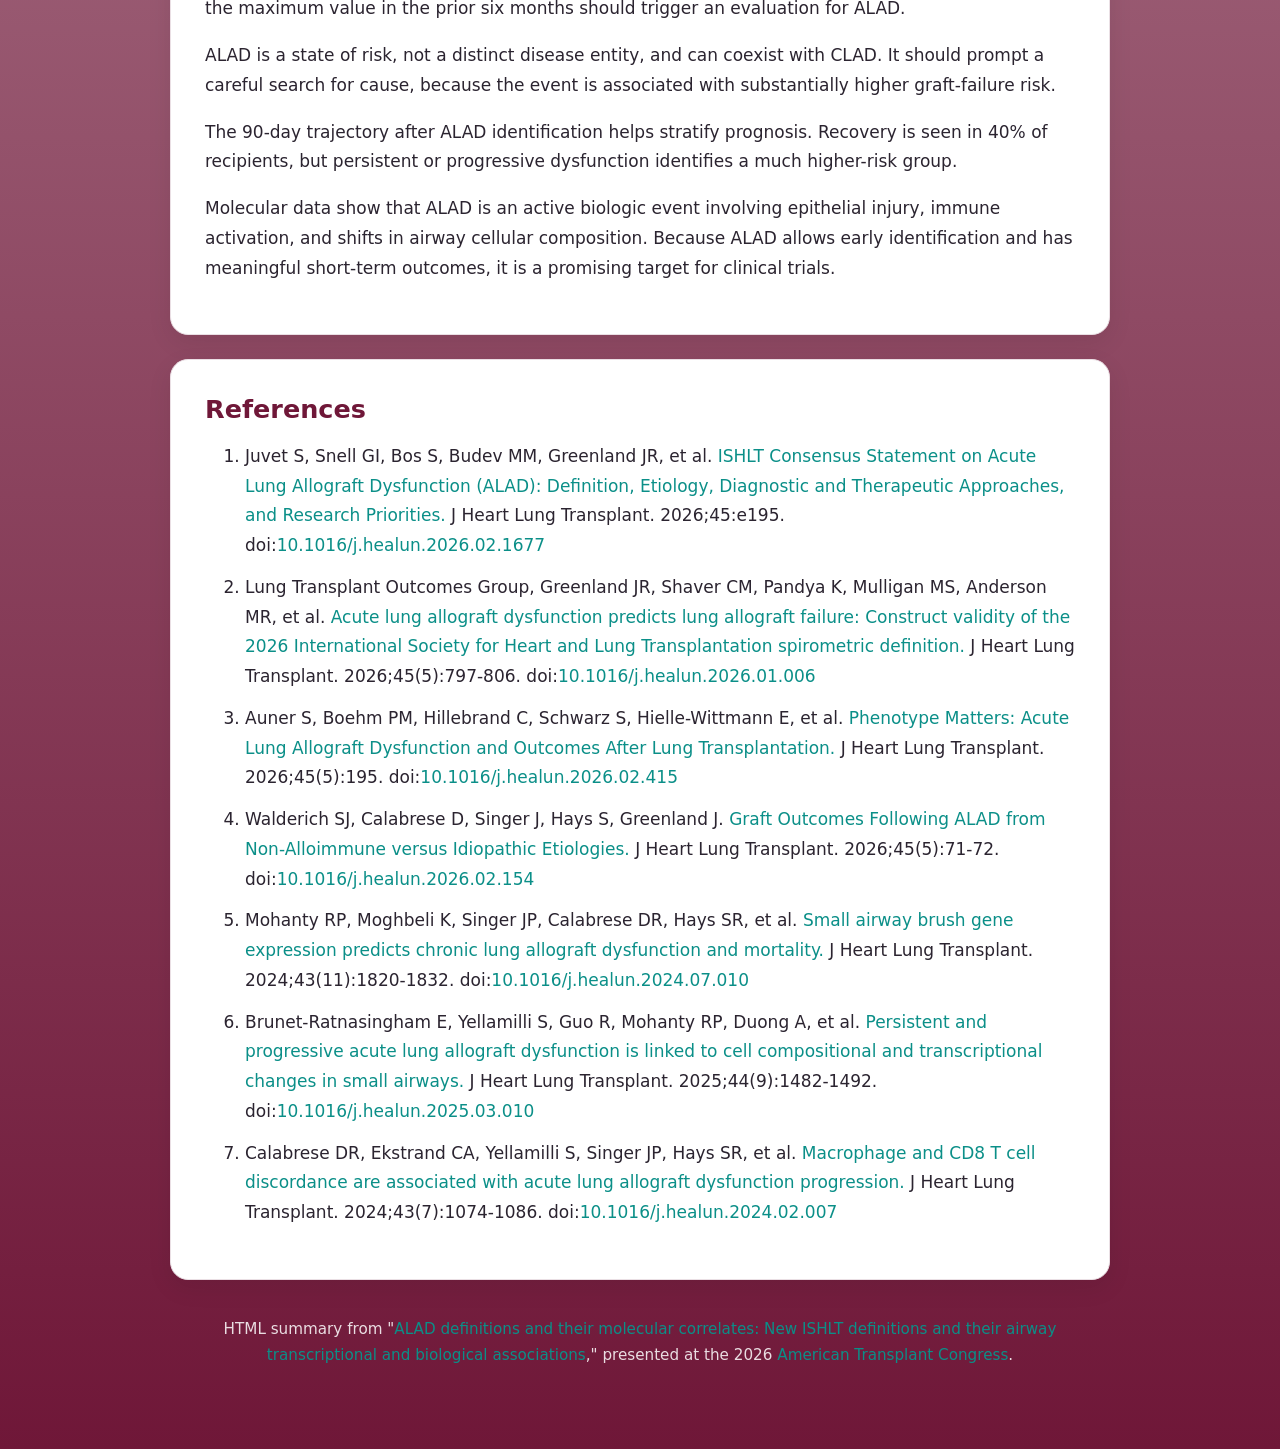
==== commit db6259ad: "Updated CSS and links" ====
--- a/index.html
+++ b/index.html
@@ -1,211 +1,14 @@
 <!doctype html>
 <html lang="en">
 <head>
-  <meta charset="utf-8" />
-  <meta name="viewport" content="width=device-width, initial-scale=1" />
+  <meta charset="utf-8">
+  <meta name="viewport" content="width=device-width, initial-scale=1">
   <title>ALAD: A New Framework for Lung Allograft Dysfunction</title>
-  <style>
-    :root {
-      --bg: #f7f7f3;
-      --card: #ffffff;
-      --text: #1f2937;
-      --muted: #5b6472;
-      --accent: #2f6f6d;
-      --accent-soft: #e6f2f1;
-      --border: #dde3e6;
-      --shadow: 0 10px 30px rgba(0,0,0,0.06);
-    }
-
-    * { box-sizing: border-box; }
-    html { scroll-behavior: smooth; }
-    body {
-      margin: 0;
-      font-family: Inter, ui-sans-serif, system-ui, -apple-system, BlinkMacSystemFont, "Segoe UI", sans-serif;
-      color: var(--text);
-      background: linear-gradient(180deg, #fafaf7 0%, var(--bg) 100%);
-      line-height: 1.65;
-    }
-
-    .wrap {
-      max-width: 980px;
-      margin: 0 auto;
-      padding: 40px 20px 72px;
-    }
-
-    .hero {
-      background: linear-gradient(135deg, var(--accent) 0%, #4b8b87 100%);
-      color: white;
-      border-radius: 24px;
-      padding: 40px 34px;
-      box-shadow: var(--shadow);
-      margin-bottom: 28px;
-    }
-
-    .kicker {
-      display: inline-block;
-      background: rgba(255,255,255,0.16);
-      padding: 6px 12px;
-      border-radius: 999px;
-      font-size: 0.88rem;
-      letter-spacing: 0.02em;
-      margin-bottom: 14px;
-    }
-
-    h1 {
-      margin: 0 0 10px;
-      font-size: clamp(2rem, 4vw, 3.3rem);
-      line-height: 1.1;
-    }
-
-    .subtitle {
-      margin: 0;
-      font-size: 1.05rem;
-      max-width: 70ch;
-      opacity: 0.95;
-    }
-
-    .toc {
-      background: var(--card);
-      border: 1px solid var(--border);
-      border-radius: 20px;
-      padding: 22px 24px;
-      box-shadow: var(--shadow);
-      margin-bottom: 28px;
-    }
-
-    .toc h2, .section h2 {
-      margin-top: 0;
-      font-size: 1.35rem;
-    }
-
-    .toc ul {
-      margin: 0;
-      padding-left: 20px;
-      columns: 2;
-      gap: 24px;
-    }
-
-    .toc a {
-      color: var(--accent);
-      text-decoration: none;
-    }
-
-    .toc a:hover { text-decoration: underline; }
-
-    .section {
-      background: var(--card);
-      border: 1px solid var(--border);
-      border-radius: 24px;
-      padding: 30px 28px;
-      margin-bottom: 22px;
-      box-shadow: var(--shadow);
-    }
-
-    .section p { margin: 0 0 14px; }
-    .section p:last-child { margin-bottom: 0; }
-
-    .callout {
-      background: var(--accent-soft);
-      border-left: 5px solid var(--accent);
-      padding: 16px 18px;
-      border-radius: 14px;
-      margin: 18px 0;
-    }
-
-    .section::after {
-      content: "";
-      display: block;
-      clear: both;
-    }
-
-    .figure {
-      margin: 0 0 16px 0;
-    }
-
-    .figure img {
-      width: 100%;
-      display: block;
-      border-radius: 14px;
-      box-shadow: 0 8px 24px rgba(0,0,0,0.10);
-      border: 1px solid var(--border);
-      background: #fff;
-    }
-
-    .figure figcaption {
-      font-size: 0.88rem;
-      color: var(--muted);
-      margin-top: 6px;
-    }
-
-    .figure.float-right {
-      float: right;
-      width: min(42%, 300px);
-      margin: 6px 0 14px 18px;
-    }
-
-    .figure.float-left {
-      float: left;
-      width: min(42%, 300px);
-      margin: 6px 18px 14px 0;
-    }
-
-    .figure-grid {
-      display: grid;
-      grid-template-columns: repeat(2, minmax(0, 1fr));
-      gap: 18px;
-      margin: 24px 0;
-    }
-
-    .figure-grid .figure {
-      margin: 0;
-    }
-
-    @media (max-width: 720px) {
-      .figure.float-right,
-      .figure.float-left {
-        float: none;
-        width: 100%;
-        margin: 18px 0;
-      }
-
-      .figure-grid {
-        grid-template-columns: 1fr;
-      }
-    }
-
-    .callout strong { color: #1f4f4d; }
-
-    ul.clean {
-      margin: 10px 0 16px 20px;
-      padding: 0;
-    }
-
-    ul.clean li { margin-bottom: 10px; }
-
-    .tagline {
-      color: var(--muted);
-      font-size: 0.95rem;
-      margin-top: 10px;
-    }
-
-    footer {
-      color: var(--muted);
-      font-size: 0.92rem;
-      text-align: center;
-      padding-top: 16px;
-    }
-
-    @media (max-width: 720px) {
-      .wrap { padding: 22px 14px 56px; }
-      .hero, .section, .toc { border-radius: 18px; }
-      .hero, .section { padding: 24px 20px; }
-      .toc ul { columns: 1; }
-    }
-	  .citation { display: block; margin-top: 6px; }
-   	  .citation a { color: var(--accent); text-decoration: none; }
-	  .citation a:hover { text-decoration: underline; }
-	  .refmeta { color: var(--muted); font-size: 0.95rem; }
-  </style>
+
+  <link rel="preconnect" href="https://fonts.googleapis.com">
+  <link rel="preconnect" href="https://fonts.gstatic.com" crossorigin>
+
+  <link rel="stylesheet" href="styles.css">
 </head>
 <body>
   <main class="wrap">
@@ -267,11 +70,13 @@
         <figcaption>The six-month window captures slow-burn declines without sacrificing prognostic power.</figcaption>  
       </figure>
       </p>
+	<p>While 40% of recipients who were in the state of ALAD went on to recovery, persistence or progression were common. ALAD conferred a 4.9-fold increased risk of retransplantation or death. 
+	</p>
+<p><b>ALAD, BLAD, and/or CLAD</b></p>
       <p>
         Two related analyses show that ALAD remains important when it is considered alongside baseline lung allograft dysfunction (BLAD) or chronic lung allograft dysfunction (CLAD). While BLAD was associated poor outcomes compared to no-BLAD, ALAD was associated with increased risk independent of BLAD status.</p><p>Similarly, ALAD was an important risk factor for graft failure whether on not the recipient had CLAD. Patients with both signals tend to have the worst outcomes, indicating that ALAD is a distinct risk state.
         </p>
-      <p> While 40% of recipients who were in the state of ALAD went on to recovery, persistence or progression were common. ALAD conferred a 4.9-fold increased risk of retransplantation or death. </p>
-	    <p>&nbsp;</p>
+    <p>&nbsp;</p>
 <div class="figure-grid">
       <figure class="figure">
         <img src="images/alad_blad.png" alt="ALAD and BLAD combined survival curves">
@@ -284,7 +89,7 @@
       </div>
      
       <div class="callout">
-        <strong>Clinical takeaway:</strong> ALAD confers a strong risk of graft failure. Outcomes 90 days after ALAD onset further stratify risk of death or retransplant.
+        <strong>Clinical takeaway:</strong> ALAD confers a ~5-fold increased risk of graft failure. Outcomes 90 days after ALAD onset further stratify risk of death or retransplant.
       </div>
     </article>
 	  
@@ -323,22 +128,21 @@
         The broad biologic theme is imbalance: too much immune activation, too little protective macrophage activity, and an epithelial compartment that appears to be under stress. That combination may help explain why some episodes of ALAD recover while others progress to chronic dysfunction.
       </p>
       <div class="callout">
-        <strong>Bottom line:</strong> molecular profiling may eventually help distinguish reversible injury from episodes likely to progress.
-      </div>
+      <strong>Bottom line:</strong> &nbsp;Molecular profiling may soon help distinguish reversible injury from episodes likely to progress.</div>
     </article>
 
     <article class="section" id="takeaways">
-      <h2>Conclusions / take-aways</h2>
+      <h2>Conclusions and key take-aways</h2>
       <p>
         The 2026 consensus definition gives the field a simple and useful rule: a 10% decline in FEV1 from the maximum value in the prior six months should trigger an evaluation for ALAD.
       </p>
       <p>
-      ALAD is a state of risk, not a distinct disease entity. It should prompt a careful search for cause, because the event is associated with substantially higher graft-failure risk and can coexist with CLAD.</p>
+      ALAD is a state of risk, not a distinct disease entity, and can coexist with CLAD. It should prompt a careful search for cause, because the event is associated with substantially higher graft-failure risk.</p>
       <p>
         The 90-day trajectory after ALAD identification helps stratify prognosis. Recovery is seen in 40% of recipients, but persistent or progressive dysfunction identifies a much higher-risk group.
       </p>
       <p>
-      The molecular data show that ALAD is an active biologic event involving epithelial injury, immune activation, and shifts in airway cellular composition. Because ALAD allows early identification and has meaningful short-term outcomes, it is a promising target for clinical trials.</p>
+      Molecular data show that ALAD is an active biologic event involving epithelial injury, immune activation, and shifts in airway cellular composition. Because ALAD allows early identification and has meaningful short-term outcomes, it is a promising target for clinical trials.</p>
     </article>
 	  <article class="section" id="bibliography">
   <h2>References</h2>
@@ -411,7 +215,7 @@
   </ol>
 </article>
 <footer>
-    Prepared as an HTML summary from "ALAD definitions and their molecular correlates: New ISHLT definitions and their airway transcriptional and biological associations," presented at the 2026 American Transplant Congress.
+    HTML summary from "<a href="https://eppro02.ativ.me/web/page.php?page=session&project=ATC26&id=S277">ALAD definitions and their molecular correlates: New ISHLT definitions and their airway transcriptional and biological associations</a>," presented at the 2026 <a href="https://www.atcmeeting.org">American Transplant Congress</a>.
     </footer>
   </main>
 </body>
--- a/styles.css
+++ b/styles.css
@@ -0,0 +1,218 @@
+@charset "UTF-8";
+/* CSS Document */
+
+:root {
+--burgundy: #6f1738;
+--burgundy-dark: #5c1230;
+
+--teal: #0b8f88;
+--green: #007a36;
+--orange: #ee912f;
+
+--bg: #f8f5f6;
+--card: #ffffff;
+
+--text: #2b2430;
+--muted: #766972;
+
+--border: #eadfe4;
+--shadow: 0 8px 24px rgba(0,0,0,.08);
+
+--radius: 18px;
+--content-width: 980px;
+}
+
+* {
+  box-sizing: border-box;
+  }
+
+html {
+scroll-behavior: smooth;
+}
+
+body {
+margin: 0;
+font-family: Inter, system-ui, sans-serif;
+font-size: 17px;
+line-height: 1.75;
+color: var(--text);
+background:
+linear-gradient(
+180deg,
+#faf8f9 0%,
+#f3eaee 25%,
+#6f1738 100%
+);
+}
+
+.wrap {
+max-width: var(--content-width);
+margin: 0 auto;
+padding: 48px 20px 80px;
+}
+
+.hero {
+background:
+linear-gradient(
+135deg,
+var(--burgundy) 0%,
+var(--burgundy-dark) 55%,
+var(--teal) 100%
+);
+color: white;
+padding: 48px;
+border-radius: 28px;
+margin-bottom: 32px;
+box-shadow: 0 16px 40px rgba(0,0,0,.15);
+}
+
+.kicker {
+display: inline-block;
+padding: 6px 12px;
+border-radius: 999px;
+background: rgba(255,255,255,.15);
+font-size: .85rem;
+}
+
+h1 {
+margin: 14px 0 12px;
+line-height: 1.05;
+font-size: clamp(2.3rem, 5vw, 3.6rem);
+}
+
+.subtitle {
+max-width: 70ch;
+opacity: .95;
+}
+
+.toc,
+.section {
+background: var(--card);
+border: 1px solid var(--border);
+border-radius: var(--radius);
+box-shadow: var(--shadow);
+}
+
+.toc {
+padding: 24px 28px;
+margin-bottom: 28px;
+}
+
+.section {
+padding: 34px;
+margin-bottom: 24px;
+}
+
+.section h2,
+.toc h2 {
+color: var(--burgundy);
+margin-top: 0;
+margin-bottom: 1rem;
+line-height: 1.2;
+}
+
+.toc ul {
+columns: 2;
+padding-left: 20px;
+}
+
+a {
+color: var(--teal);
+text-decoration: none;
+}
+
+a:hover {
+color: var(--green);
+text-decoration: underline;
+}
+
+.callout {
+background: #f3fbfa;
+border-left: 4px solid var(--teal);
+padding: 16px 20px;
+border-radius: 12px;
+margin: 24px 0;
+}
+
+.callout strong {
+color: var(--green);
+}
+
+.figure {
+margin: 0 0 18px;
+}
+
+.figure img {
+width: 100%;
+display: block;
+border-radius: 12px;
+}
+
+.figure figcaption {
+margin-top: 8px;
+color: var(--muted);
+font-size: .9rem;
+}
+
+.figure.float-right {
+float: right;
+width: min(40%, 320px);
+margin: 0 0 20px 24px;
+}
+
+.figure.float-left {
+float: left;
+width: min(40%, 320px);
+margin: 0 24px 20px 0;
+}
+
+.figure-grid {
+display: grid;
+gap: 20px;
+grid-template-columns: repeat(2, 1fr);
+margin: 24px 0;
+}
+
+.section::after {
+content: "";
+display: block;
+clear: both;
+}
+
+.clean li {
+margin-bottom: .75rem;
+}
+
+footer {
+text-align: center;
+color: rgba(255,255,255,.85);
+margin-top: 36px;
+font-size: .95rem;
+}
+
+@media (max-width: 768px) {
+.wrap {
+padding: 24px 14px 60px;
+}
+
+.hero,
+.section,
+.toc {
+padding: 24px;
+}
+
+.toc ul {
+columns: 1;
+}
+
+.figure.float-left,
+.figure.float-right {
+float: none;
+width: 100%;
+margin: 16px 0;
+}
+
+.figure-grid {
+grid-template-columns: 1fr;
+}
+}
